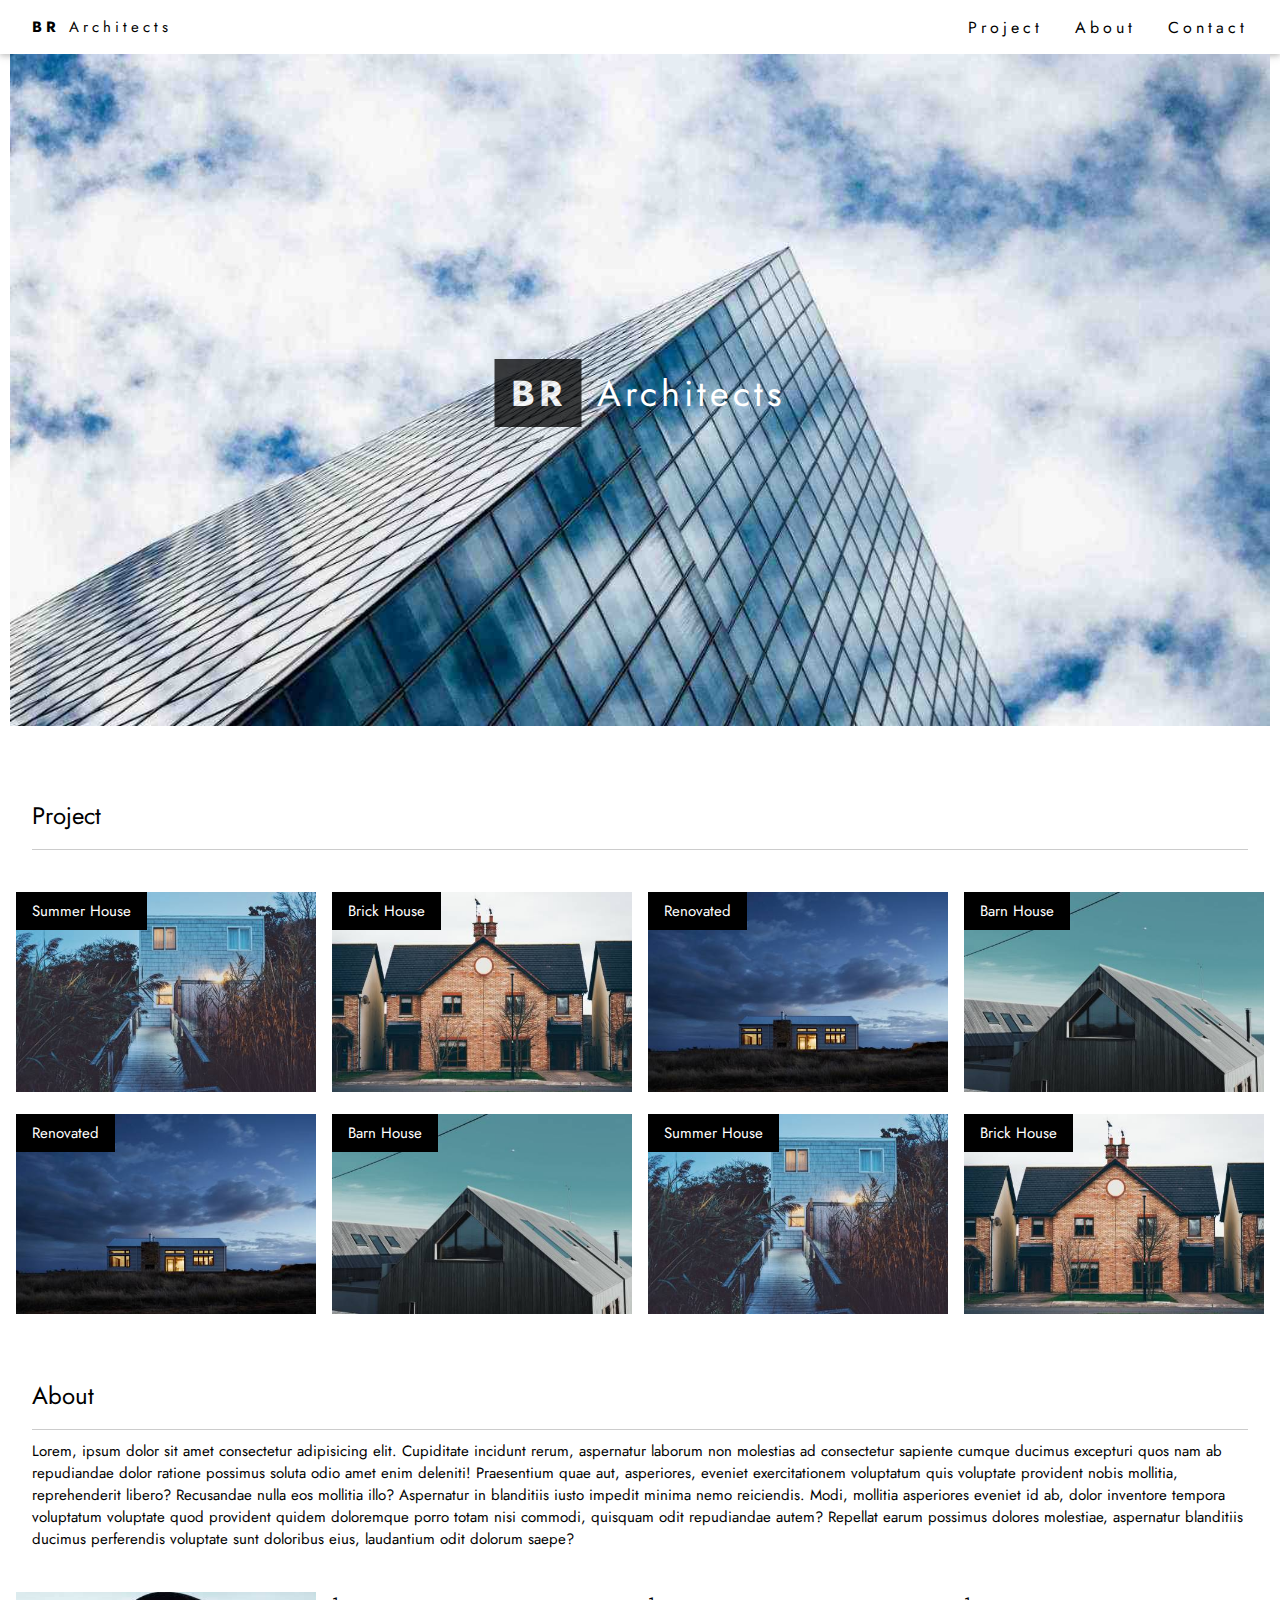
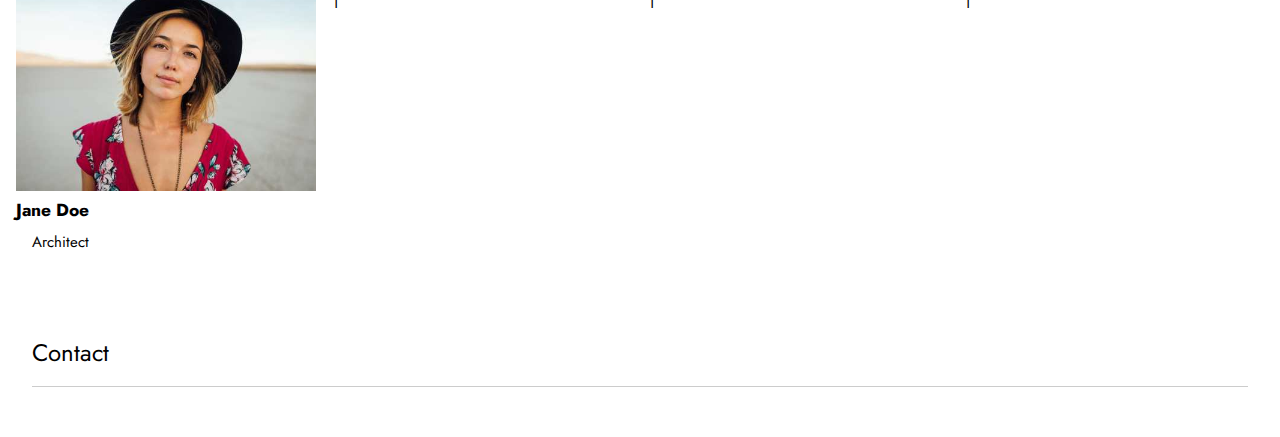
==== index.html @ ff942f86 "add landing page1" ====
<!DOCTYPE html>
<html lang="en">
  <head>
    <meta charset="UTF-8" />
    <meta http-equiv="X-UA-Compatible" content="IE=edge" />
    <meta name="viewport" content="width=device-width, initial-scale=1.0" />
    <link rel="stylesheet" href="./assets//styles/styles.css" />
    <title>Landing Page 1</title>
  </head>
  <body>
    <div id="header">
      <div id="navbar">
        <div class="logo"><strong>BR</strong> Architects</div>
        <ul class="nav-items">
          <li><a href="#">Project</a></li>
          <li><a href="#">About</a></li>
          <li><a href="#">Contact</a></li>
        </ul>
      </div>
    </div>
    <div id="hero">
      <img src="./assets//images/hero.jpg" alt="BR Architects" />
      <h1><strong>BR</strong> Architects</h1>
    </div>
    <div id="main">
      <div id="project">
        <div class="wrap">
          <h3 class="heading">Project</h3>
        </div>
        <div class="grid">
          <div class="grid-items">
            <img src="./assets/images/building1.jpg" alt="" />
            <p>Summer House</p>
          </div>
          <div class="grid-items">
            <img src="./assets/images/building2.jpg" alt="" />
            <p>Brick House</p>
          </div>
          <div class="grid-items">
            <img src="./assets/images/building3.jpg" alt="" />
            <p>Renovated</p>
          </div>
          <div class="grid-items">
            <img src="./assets/images/building4.jpg" alt="" />
            <p>Barn House</p>
          </div>
          <div class="grid-items">
            <img src="./assets/images/building3.jpg" alt="" />
            <p>Renovated</p>
          </div>
          <div class="grid-items">
            <img src="./assets/images/building4.jpg" alt="" />
            <p>Barn House</p>
          </div>
          <div class="grid-items">
            <img src="./assets/images/building1.jpg" alt="" />
            <p>Summer House</p>
          </div>
          <div class="grid-items">
            <img src="./assets/images/building2.jpg" alt="" />
            <p>Brick House</p>
          </div>
        </div>
      </div>
      <div id="about">
        <div class="wrap">
          <h3 class="heading">About</h3>
          <p>
            Lorem, ipsum dolor sit amet consectetur adipisicing elit. Cupiditate
            incidunt rerum, aspernatur laborum non molestias ad consectetur
            sapiente cumque ducimus excepturi quos nam ab repudiandae dolor
            ratione possimus soluta odio amet enim deleniti! Praesentium quae
            aut, asperiores, eveniet exercitationem voluptatum quis voluptate
            provident nobis mollitia, reprehenderit libero? Recusandae nulla eos
            mollitia illo? Aspernatur in blanditiis iusto impedit minima nemo
            reiciendis. Modi, mollitia asperiores eveniet id ab, dolor inventore
            tempora voluptatum voluptate quod provident quidem doloremque porro
            totam nisi commodi, quisquam odit repudiandae autem? Repellat earum
            possimus dolores molestiae, aspernatur blanditiis ducimus
            perferendis voluptate sunt doloribus eius, laudantium odit dolorum
            saepe?
          </p>
        </div>
        <div class="grid">
            <div class="grid-items">
                <img src="./assets/images/team1.jpg" alt="">
                <h3>Jane Doe</h3>
                <p>Architect</p>
                <p></p>
            </div>
            <div class="grid-items">1</div>
            <div class="grid-items">1</div>
            <div class="grid-items">1</div>
        </div>
      </div>
      <div id="contact">
        <div class="wrap">
          <h3 class="heading">Contact</h3>
        </div>
      </div>
      <div id="map"></div>
    </div>
    <div id="footer"></div>
  </body>
</html>
---- assets/styles/styles.css ----
@import url("https://fonts.googleapis.com/css2?family=Jost:wght@400;500;600;700;800&display=swap");

* {
  margin: 0;
  padding: 0;
  box-sizing: border-box;
  list-style: none;
  text-decoration: none;
}

a,
a:active {
  color: #000;
}

:root {
  --f-size: 15px;
  --p8-16: 8px 16px;
  --p32-16: 32px 16px;
  --p16-0: 16px 0px;
  --f-size-heading: 24px;
  --m-10-0: 10px 0px;
  --m-15-0: 15px 9px;
}

body,
html {
  font-family: "Jost", sans-serif;
}

/* NAVBAR */
#navbar {
  display: flex;
  justify-content: space-between;
  padding: var(--p8-16);
  background-color: #fff;
  box-shadow: 0 2px 5px 0 rgb(0 0 0 / 16%), 0 2px 10px 0 rgb(0 0 0 / 12%);
}

#navbar .logo {
  padding: var(--p8-16);
  font-size: var(--f-size);
  letter-spacing: 4px;
}

#navbar .nav-items {
  display: flex;
  align-items: center;
}

#navbar .nav-items li {
  letter-spacing: 4px;
}

#navbar .nav-items li a {
  padding: var(--p8-16);
}

/* HERO */
#hero {
  position: relative;
}

#hero img {
  width: calc(100% - 20px);
  /* max-width: 1500px; */
  margin-inline: 10px;
}

#hero h1 {
  position: absolute;
  top: 50%;
  left: 50%;
  transform: translate(-50%, -50%);
  color: #fff;
  font-size: 36px;
  letter-spacing: 4px;
  font-weight: normal;
}

#hero h1 strong {
  background-color: #000;
  padding: var(--p8-16);
  opacity: 0.75;
}

/* PROJECT */
#main {
  padding: var(--p8-16);
}

.wrap {
  padding: var(--p32-16);
}

.heading {
  padding: var(--p16-0);
  margin: var(--m-10-0);
  font-size: var(--f-size-heading);
  font-weight: normal;
  border-bottom: 1px solid #ccc;
}

.grid {
  display: grid;
  grid-template-columns: repeat(4, 1fr);
  gap: 16px;
}

.grid-items {
  position: relative;
}

.grid-items img {
  width: 100%;
}
.grid-items p {
  padding: var(--p8-16);
  font-size: var(--f-size);
}
.grid-items p:nth-child(2) {
  position: absolute;
  top: 0;
  left: 0;
  background-color: #000;
  color: #fff;
}

/* ABOUT */
#about {
  font-size: var(--f-size);
}

#about .wrap p {
  margin: var(--m-10-0);
}
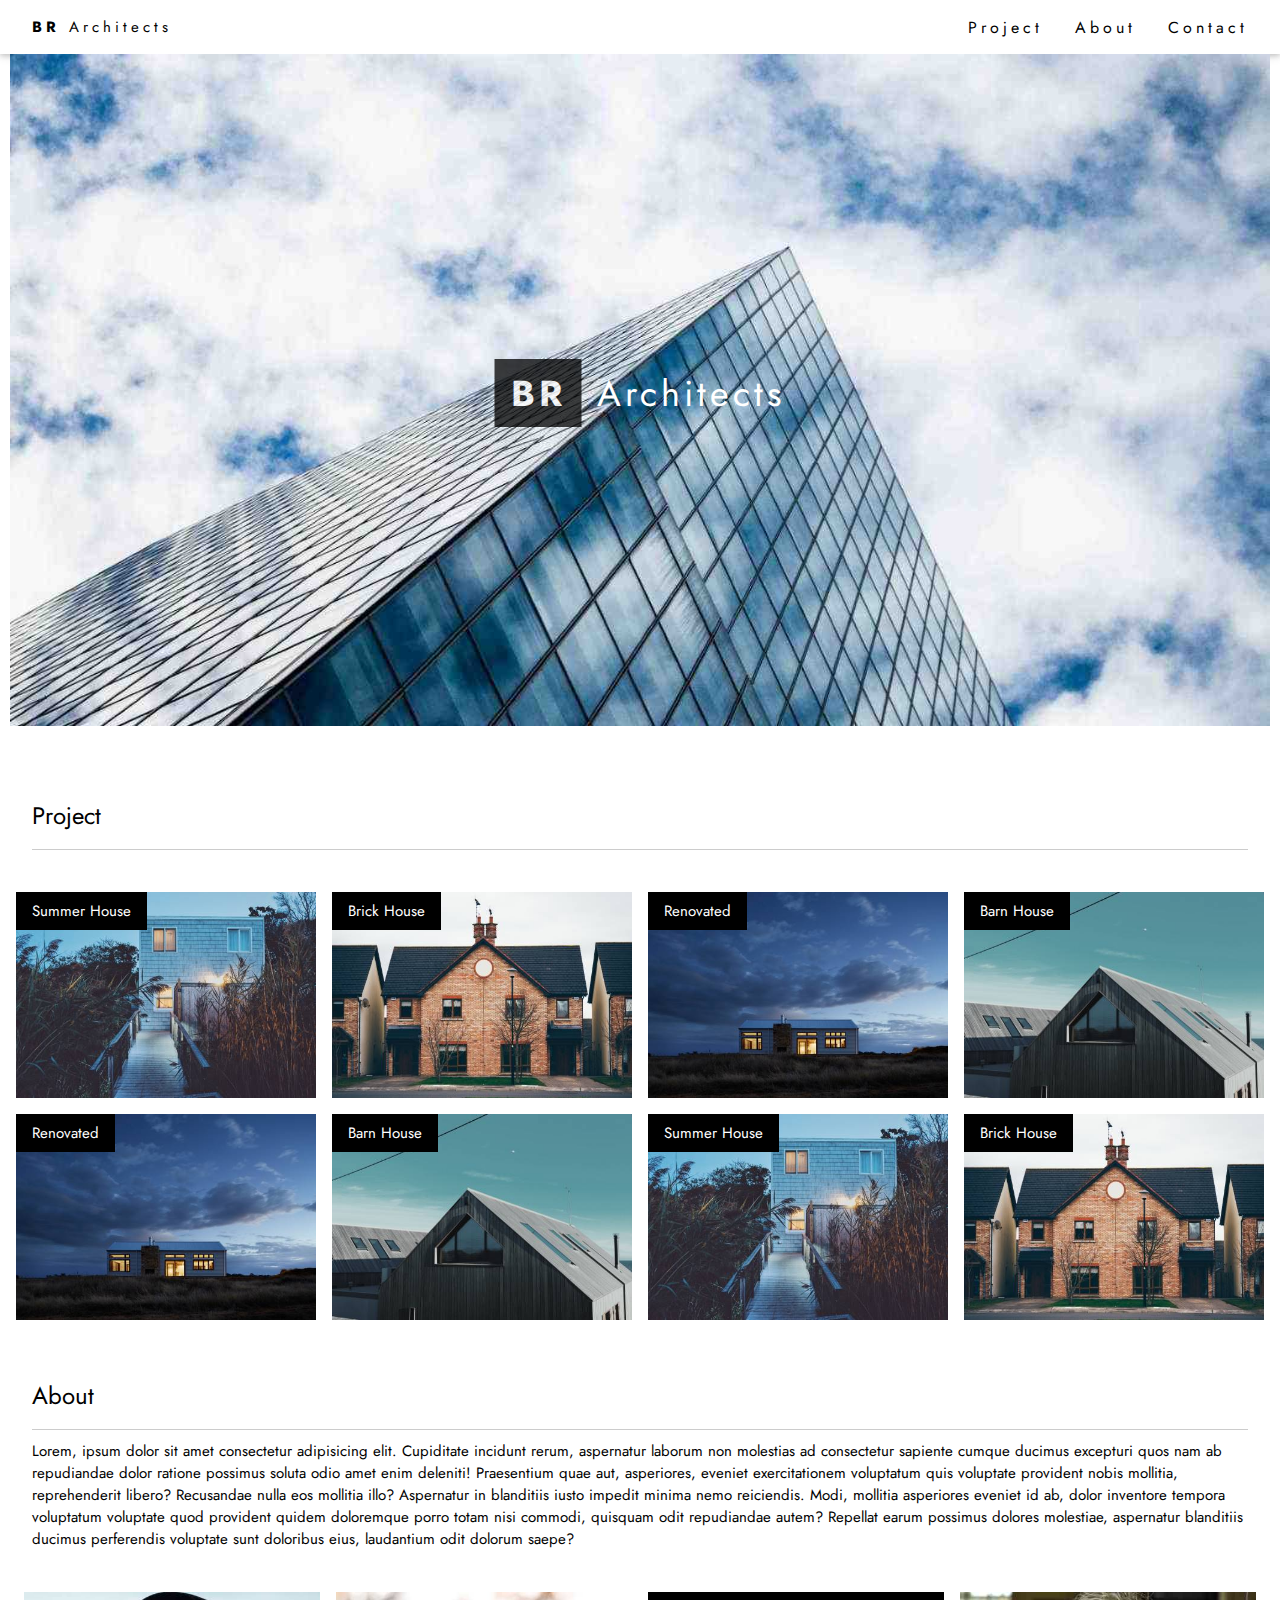
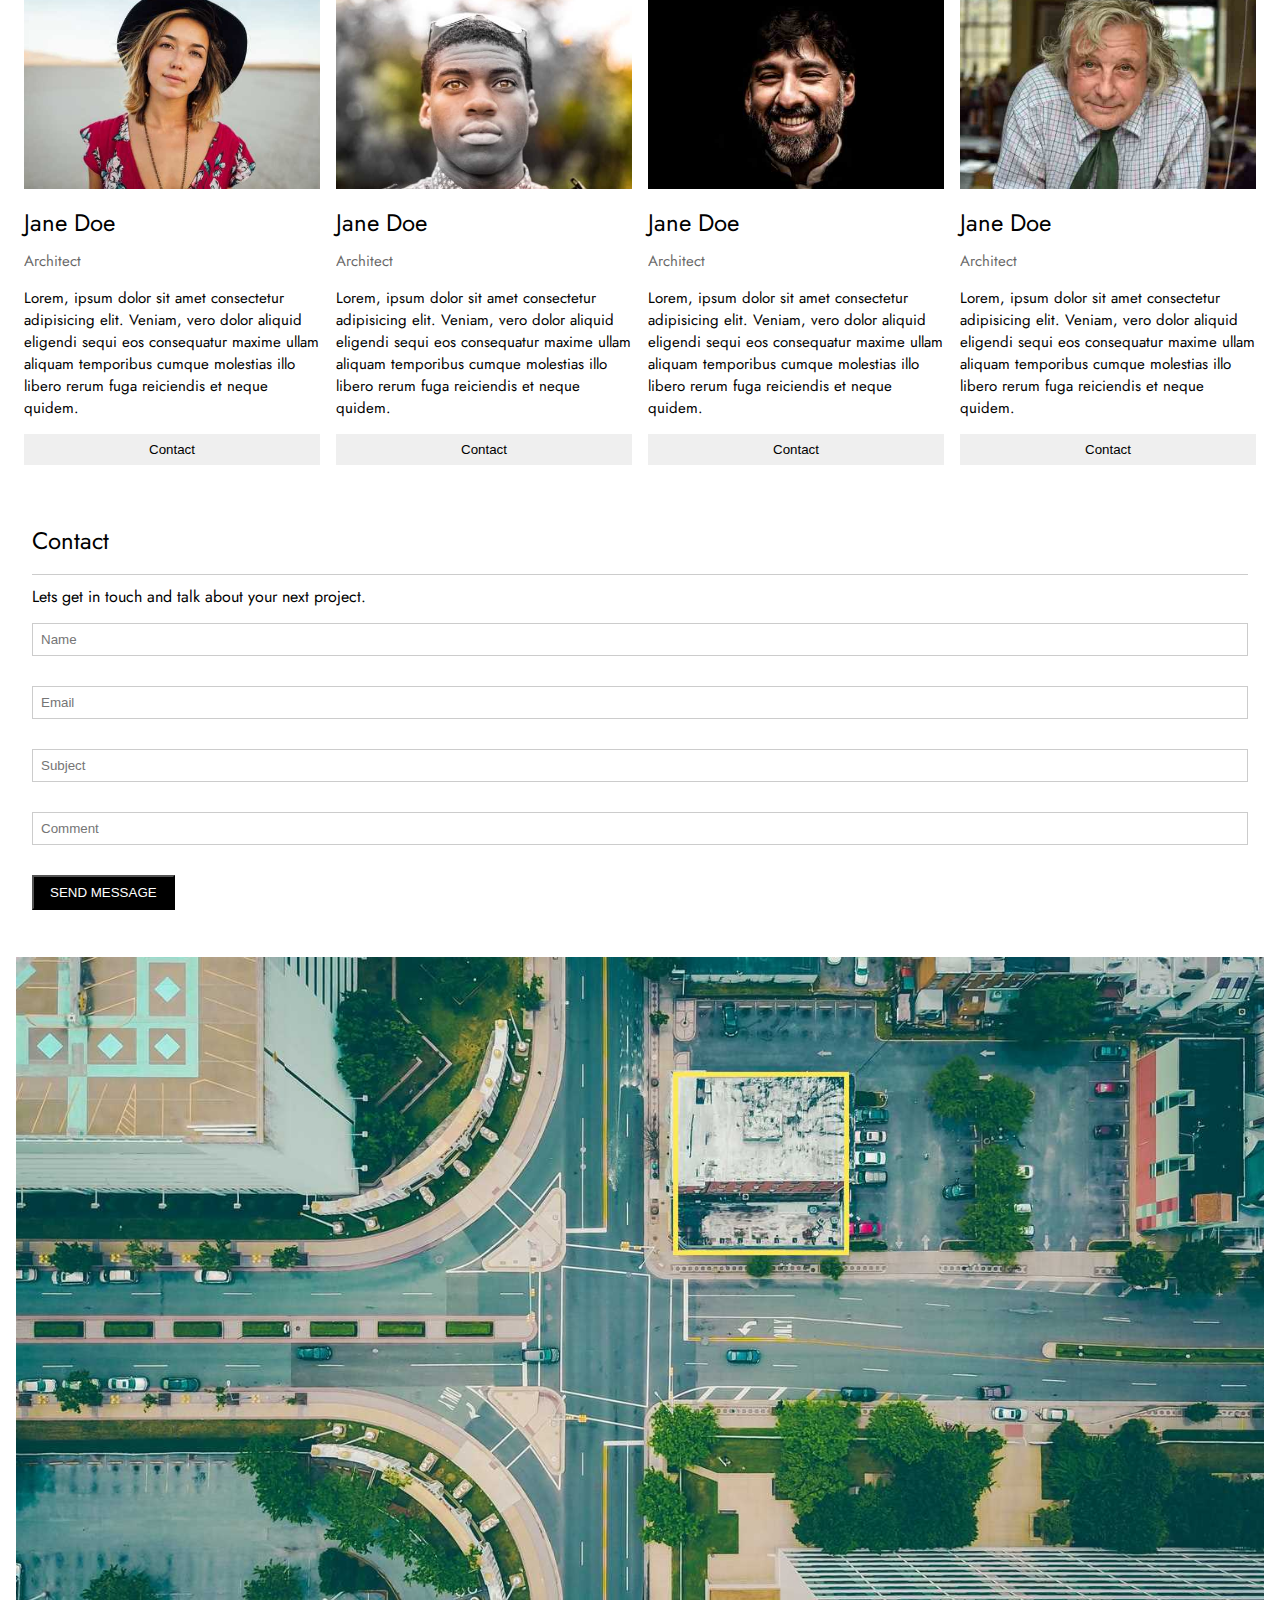
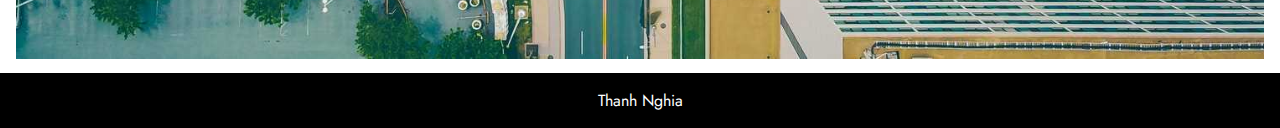
==== commit 31f584d9: "upload landing page 1" ====
--- a/index.html
+++ b/index.html
@@ -12,17 +12,18 @@
       <div id="navbar">
         <div class="logo"><strong>BR</strong> Architects</div>
         <ul class="nav-items">
-          <li><a href="#">Project</a></li>
-          <li><a href="#">About</a></li>
-          <li><a href="#">Contact</a></li>
+          <li><a href="#project">Project</a></li>
+          <li><a href="#about">About</a></li>
+          <li><a href="#contact">Contact</a></li>
         </ul>
       </div>
     </div>
     <div id="hero">
       <img src="./assets//images/hero.jpg" alt="BR Architects" />
-      <h1><strong>BR</strong> Architects</h1>
+      <h1><strong>BR</strong> <span class="hidden">Architects</span></h1>
     </div>
     <div id="main">
+      <!-- PROJECT -->
       <div id="project">
         <div class="wrap">
           <h3 class="heading">Project</h3>
@@ -30,38 +31,39 @@
         <div class="grid">
           <div class="grid-items">
             <img src="./assets/images/building1.jpg" alt="" />
-            <p>Summer House</p>
+            <span>Summer House</span>
           </div>
           <div class="grid-items">
             <img src="./assets/images/building2.jpg" alt="" />
-            <p>Brick House</p>
+            <span>Brick House</span>
           </div>
           <div class="grid-items">
             <img src="./assets/images/building3.jpg" alt="" />
-            <p>Renovated</p>
+            <span>Renovated</span>
           </div>
           <div class="grid-items">
             <img src="./assets/images/building4.jpg" alt="" />
-            <p>Barn House</p>
+            <span>Barn House</span>
           </div>
           <div class="grid-items">
             <img src="./assets/images/building3.jpg" alt="" />
-            <p>Renovated</p>
+            <span>Renovated</span>
           </div>
           <div class="grid-items">
             <img src="./assets/images/building4.jpg" alt="" />
-            <p>Barn House</p>
+            <span>Barn House</span>
           </div>
           <div class="grid-items">
             <img src="./assets/images/building1.jpg" alt="" />
-            <p>Summer House</p>
+            <span>Summer House</span>
           </div>
           <div class="grid-items">
             <img src="./assets/images/building2.jpg" alt="" />
-            <p>Brick House</p>
+            <span>Brick House</span>
           </div>
         </div>
       </div>
+      <!-- ABOUT -->
       <div id="about">
         <div class="wrap">
           <h3 class="heading">About</h3>
@@ -81,25 +83,84 @@
             saepe?
           </p>
         </div>
-        <div class="grid">
-            <div class="grid-items">
-                <img src="./assets/images/team1.jpg" alt="">
-                <h3>Jane Doe</h3>
-                <p>Architect</p>
-                <p></p>
-            </div>
-            <div class="grid-items">1</div>
-            <div class="grid-items">1</div>
-            <div class="grid-items">1</div>
+        <div class="grid wrap0-8">
+          <div class="grid-items">
+            <img src="./assets/images/team1.jpg" alt="" />
+            <h3 class="">Jane Doe</h3>
+            <p class="position">Architect</p>
+            <p class="description">
+              Lorem, ipsum dolor sit amet consectetur adipisicing elit. Veniam,
+              vero dolor aliquid eligendi sequi eos consequatur maxime ullam
+              aliquam temporibus cumque molestias illo libero rerum fuga
+              reiciendis et neque quidem.
+            </p>
+            <button>Contact</button>
+          </div>
+          <div class="grid-items">
+            <img src="./assets/images/team4.jpg" alt="" />
+            <h3 class="">Jane Doe</h3>
+            <p class="position">Architect</p>
+            <p class="description">
+              Lorem, ipsum dolor sit amet consectetur adipisicing elit. Veniam,
+              vero dolor aliquid eligendi sequi eos consequatur maxime ullam
+              aliquam temporibus cumque molestias illo libero rerum fuga
+              reiciendis et neque quidem.
+            </p>
+            <button>Contact</button>
+          </div>
+          <div class="grid-items">
+            <img src="./assets/images/team2.jpg" alt="" />
+            <h3 class="">Jane Doe</h3>
+            <p class="position">Architect</p>
+            <p class="description">
+              Lorem, ipsum dolor sit amet consectetur adipisicing elit. Veniam,
+              vero dolor aliquid eligendi sequi eos consequatur maxime ullam
+              aliquam temporibus cumque molestias illo libero rerum fuga
+              reiciendis et neque quidem.
+            </p>
+            <button>Contact</button>
+          </div>
+          <div class="grid-items">
+            <img src="./assets/images/team3.jpg" alt="" />
+            <h3 class="">Jane Doe</h3>
+            <p class="position">Architect</p>
+            <p class="description">
+              Lorem, ipsum dolor sit amet consectetur adipisicing elit. Veniam,
+              vero dolor aliquid eligendi sequi eos consequatur maxime ullam
+              aliquam temporibus cumque molestias illo libero rerum fuga
+              reiciendis et neque quidem.
+            </p>
+            <button>Contact</button>
+          </div>
         </div>
       </div>
       <div id="contact">
         <div class="wrap">
           <h3 class="heading">Contact</h3>
+          <p>Lets get in touch and talk about your next project.</p>
+          <ul class="contact-inputs">
+            <li>
+              <input type="text" name="" id="" placeholder="Name" required />
+            </li>
+            <li>
+              <input type="email" name="" id="" placeholder="Email" required />
+            </li>
+            <li>
+              <input type="text" name="" id="" placeholder="Subject" required />
+            </li>
+            <li>
+              <input type="text" name="" id="" placeholder="Comment" required />
+            </li>
+          </ul>
+          <button>SEND MESSAGE</button>
         </div>
       </div>
-      <div id="map"></div>
+      <div id="map">
+        <img src="./assets//images/map.jpg" alt="map">
+      </div>
     </div>
-    <div id="footer"></div>
+    <div id="footer">
+      <a href="https://github.com/ThanhNghiaNg/ReactJS_LIKELION">Thanh Nghia</a>
+    </div>
   </body>
 </html>
--- a/assets/styles/styles.css
+++ b/assets/styles/styles.css
@@ -20,7 +20,9 @@
   --p16-0: 16px 0px;
   --f-size-heading: 24px;
   --m-10-0: 10px 0px;
-  --m-15-0: 15px 9px;
+  --m-15-0: 15px 0px;
+  --grid-column: repeat(4, 1fr);
+  --p0-8: 0px 8px;
 }
 
 body,
@@ -103,7 +105,7 @@
 
 .grid {
   display: grid;
-  grid-template-columns: repeat(4, 1fr);
+  grid-template-columns: var(--grid-column);
   gap: 16px;
 }
 
@@ -111,14 +113,15 @@
   position: relative;
 }
 
-.grid-items img {
-  width: 100%;
-}
-.grid-items p {
-  padding: var(--p8-16);
-  font-size: var(--f-size);
-}
-.grid-items p:nth-child(2) {
+#project .grid-items img {
+  width: 100%;
+  height: 100%;
+}
+.grid-items span {
+  padding: var(--p8-16);
+  font-size: var(--f-size);
+}
+.grid-items span:nth-child(2) {
   position: absolute;
   top: 0;
   left: 0;
@@ -134,3 +137,77 @@
 #about .wrap p {
   margin: var(--m-10-0);
 }
+
+#about .grid-items img {
+  width: 100%;
+}
+
+.grid-items h3 {
+  margin: var(--m-10-0);
+  font-size: 24px;
+  font-weight: normal;
+}
+
+.wrap0-8 {
+  padding: var(--p0-8);
+}
+.grid-items .position {
+  opacity: 0.6;
+  font-size: var(--f-size);
+}
+.grid-items .description {
+  margin: var(--m-15-0);
+}
+.grid-items button {
+  width: 100%;
+  padding: var(--p8-16);
+  outline: none;
+  border: none;
+}
+/* CONTACT */
+.contact-inputs li input {
+  width: 100%;
+  padding: 8px;
+  margin: var(--m-15-0);
+  border: #ccc solid 1px;
+}
+
+#contact button {
+  padding: var(--p8-16);
+  color: white;
+  background-color: #000;
+  margin: var(--m-15-0);
+}
+/* MAP */
+#map img {
+  width: 100%;
+}
+
+/* FOOTER */
+#footer {
+  background-color: black;
+  padding: var(--p16-0);
+  text-align: center;
+}
+
+#footer a {
+  color: white;
+}
+
+@media only screen and (max-width: 990px) {
+  :root {
+    --grid-column: repeat(2, 1fr);
+  }
+  #navbar .nav-items {
+    display: none;
+  }
+}
+
+@media only screen and (max-width: 600px) {
+  :root {
+    --grid-column: 1fr;
+  }
+  .hidden {
+    display: none;
+  }
+}
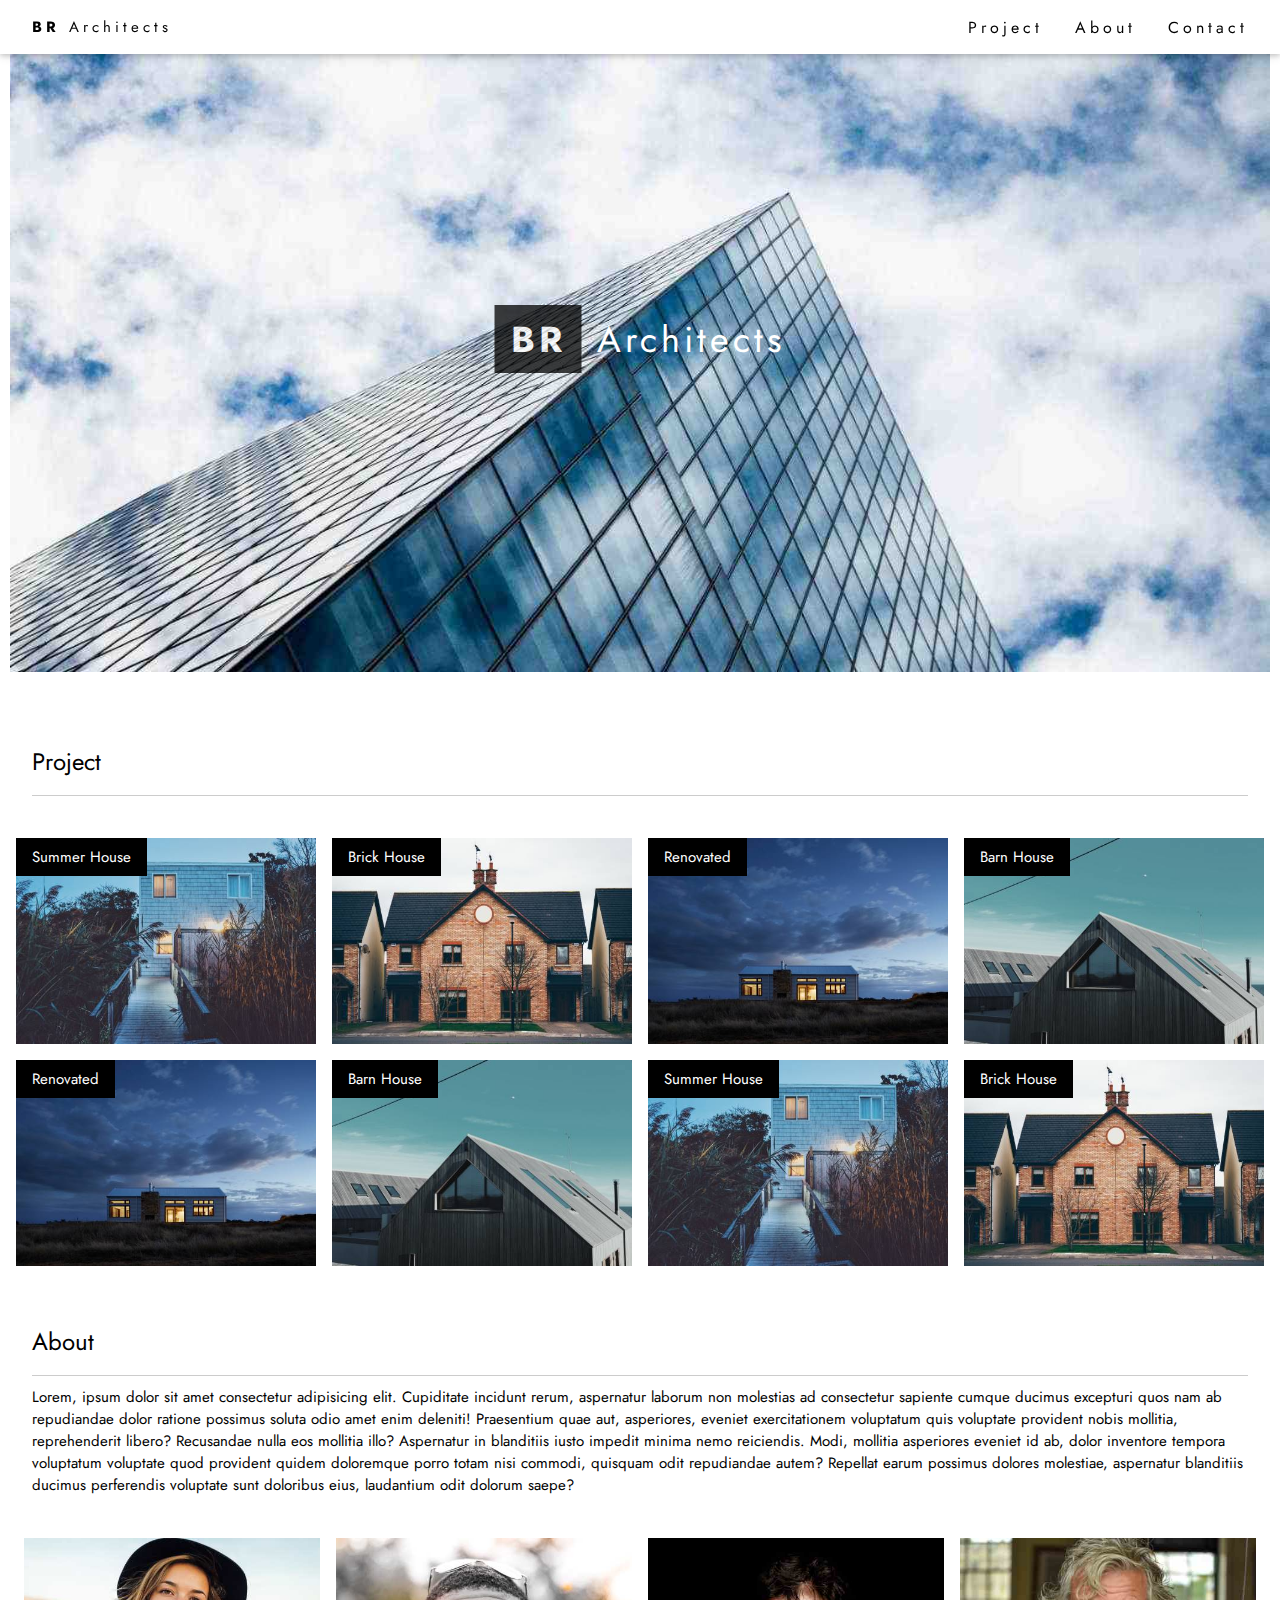
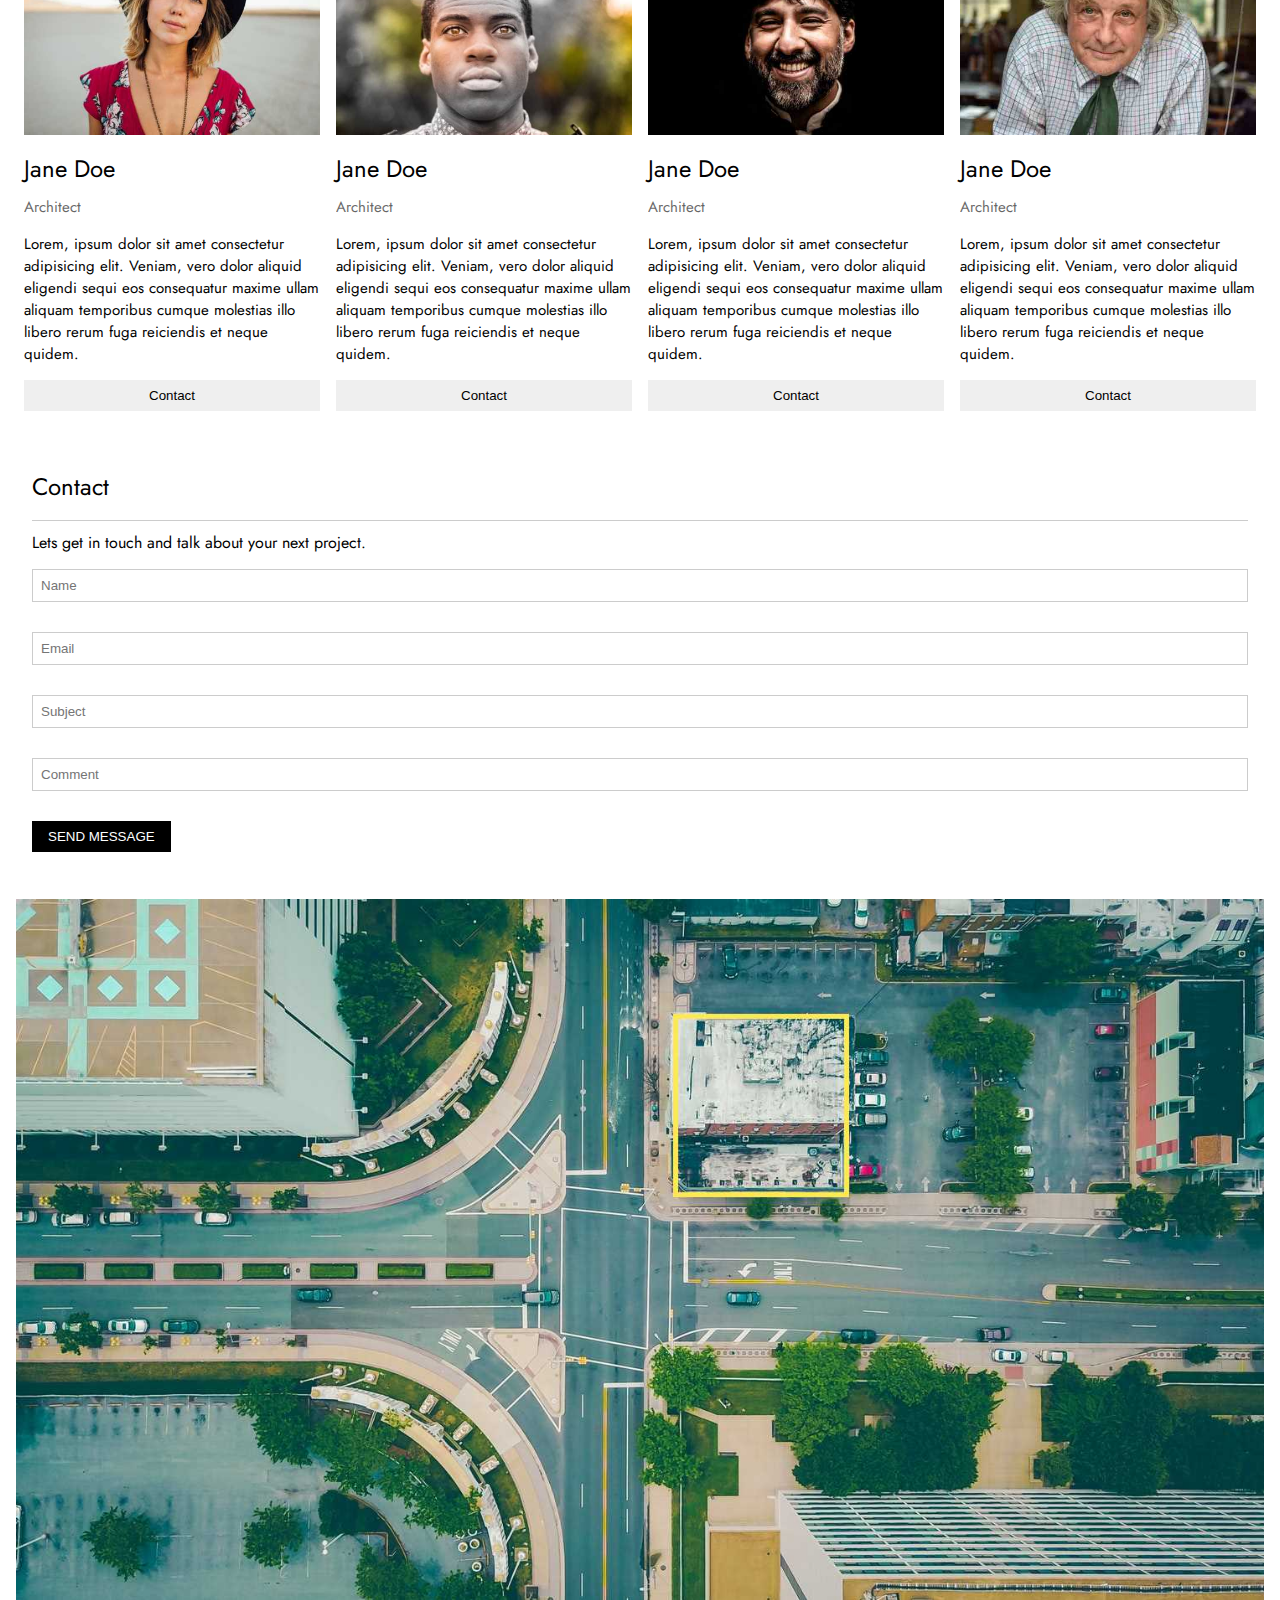
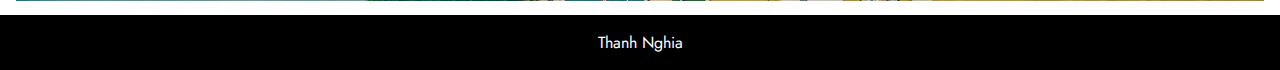
==== commit ba7639f6: "restore folder" ====
--- a/index.html
+++ b/index.html
@@ -10,7 +10,9 @@
   <body>
     <div id="header">
       <div id="navbar">
-        <div class="logo"><strong>BR</strong> Architects</div>
+        <a href="#header"
+          ><div class="logo"><strong>BR</strong> Architects</div></a
+        >
         <ul class="nav-items">
           <li><a href="#project">Project</a></li>
           <li><a href="#about">About</a></li>
@@ -94,7 +96,7 @@
               aliquam temporibus cumque molestias illo libero rerum fuga
               reiciendis et neque quidem.
             </p>
-            <button>Contact</button>
+            <button class="btn-contact">Contact</button>
           </div>
           <div class="grid-items">
             <img src="./assets/images/team4.jpg" alt="" />
@@ -106,7 +108,7 @@
               aliquam temporibus cumque molestias illo libero rerum fuga
               reiciendis et neque quidem.
             </p>
-            <button>Contact</button>
+            <button class="btn-contact">Contact</button>
           </div>
           <div class="grid-items">
             <img src="./assets/images/team2.jpg" alt="" />
@@ -118,7 +120,7 @@
               aliquam temporibus cumque molestias illo libero rerum fuga
               reiciendis et neque quidem.
             </p>
-            <button>Contact</button>
+            <button class="btn-contact">Contact</button>
           </div>
           <div class="grid-items">
             <img src="./assets/images/team3.jpg" alt="" />
@@ -130,7 +132,7 @@
               aliquam temporibus cumque molestias illo libero rerum fuga
               reiciendis et neque quidem.
             </p>
-            <button>Contact</button>
+            <button class="btn-contact">Contact</button>
           </div>
         </div>
       </div>
@@ -138,25 +140,45 @@
         <div class="wrap">
           <h3 class="heading">Contact</h3>
           <p>Lets get in touch and talk about your next project.</p>
-          <ul class="contact-inputs">
-            <li>
-              <input type="text" name="" id="" placeholder="Name" required />
-            </li>
-            <li>
-              <input type="email" name="" id="" placeholder="Email" required />
-            </li>
-            <li>
-              <input type="text" name="" id="" placeholder="Subject" required />
-            </li>
-            <li>
-              <input type="text" name="" id="" placeholder="Comment" required />
-            </li>
-          </ul>
-          <button>SEND MESSAGE</button>
+          <form action="">
+            <ul class="contact-inputs">
+              <li>
+                <input type="text" name="" id="" placeholder="Name" required />
+              </li>
+              <li>
+                <input
+                  type="email"
+                  name=""
+                  id=""
+                  placeholder="Email"
+                  required
+                />
+              </li>
+              <li>
+                <input
+                  type="text"
+                  name=""
+                  id=""
+                  placeholder="Subject"
+                  required
+                />
+              </li>
+              <li>
+                <input
+                  type="text"
+                  name=""
+                  id=""
+                  placeholder="Comment"
+                  required
+                />
+              </li>
+            </ul>
+            <button type="submit">SEND MESSAGE</button>
+          </form>
         </div>
       </div>
       <div id="map">
-        <img src="./assets//images/map.jpg" alt="map">
+        <img src="./assets//images/map.jpg" alt="map" />
       </div>
     </div>
     <div id="footer">
--- a/assets/styles/styles.css
+++ b/assets/styles/styles.css
@@ -37,12 +37,20 @@
   padding: var(--p8-16);
   background-color: #fff;
   box-shadow: 0 2px 5px 0 rgb(0 0 0 / 16%), 0 2px 10px 0 rgb(0 0 0 / 12%);
+  position: fixed;
+  top:0;
+  left: 0;
+  right: 0;
+  z-index: 5;
 }
 
 #navbar .logo {
   padding: var(--p8-16);
   font-size: var(--f-size);
   letter-spacing: 4px;
+}
+#navbar .logo:hover{
+  background-color: #ccc;
 }
 
 #navbar .nav-items {
@@ -56,6 +64,9 @@
 
 #navbar .nav-items li a {
   padding: var(--p8-16);
+}
+#navbar .nav-items li a:hover{
+  background-color: #ccc;
 }
 
 /* HERO */
@@ -177,10 +188,17 @@
   color: white;
   background-color: #000;
   margin: var(--m-15-0);
+  border: none;
+}
+#contact button:hover{
+  background-color: #ccc;
+  outline: none;
+  border: none;
 }
 /* MAP */
 #map img {
   width: 100%;
+  
 }
 
 /* FOOTER */
@@ -194,6 +212,12 @@
   color: white;
 }
 
+.btn-contact:hover{
+  background-color: rgb(168, 168, 168);
+}
+
+/* MEDIA QUERY */
+
 @media only screen and (max-width: 990px) {
   :root {
     --grid-column: repeat(2, 1fr);
@@ -210,4 +234,9 @@
   .hidden {
     display: none;
   }
-}
+  #hero img {
+    width: 100%;
+    /* max-width: 1500px; */
+    margin-inline: initial;
+  }
+}
